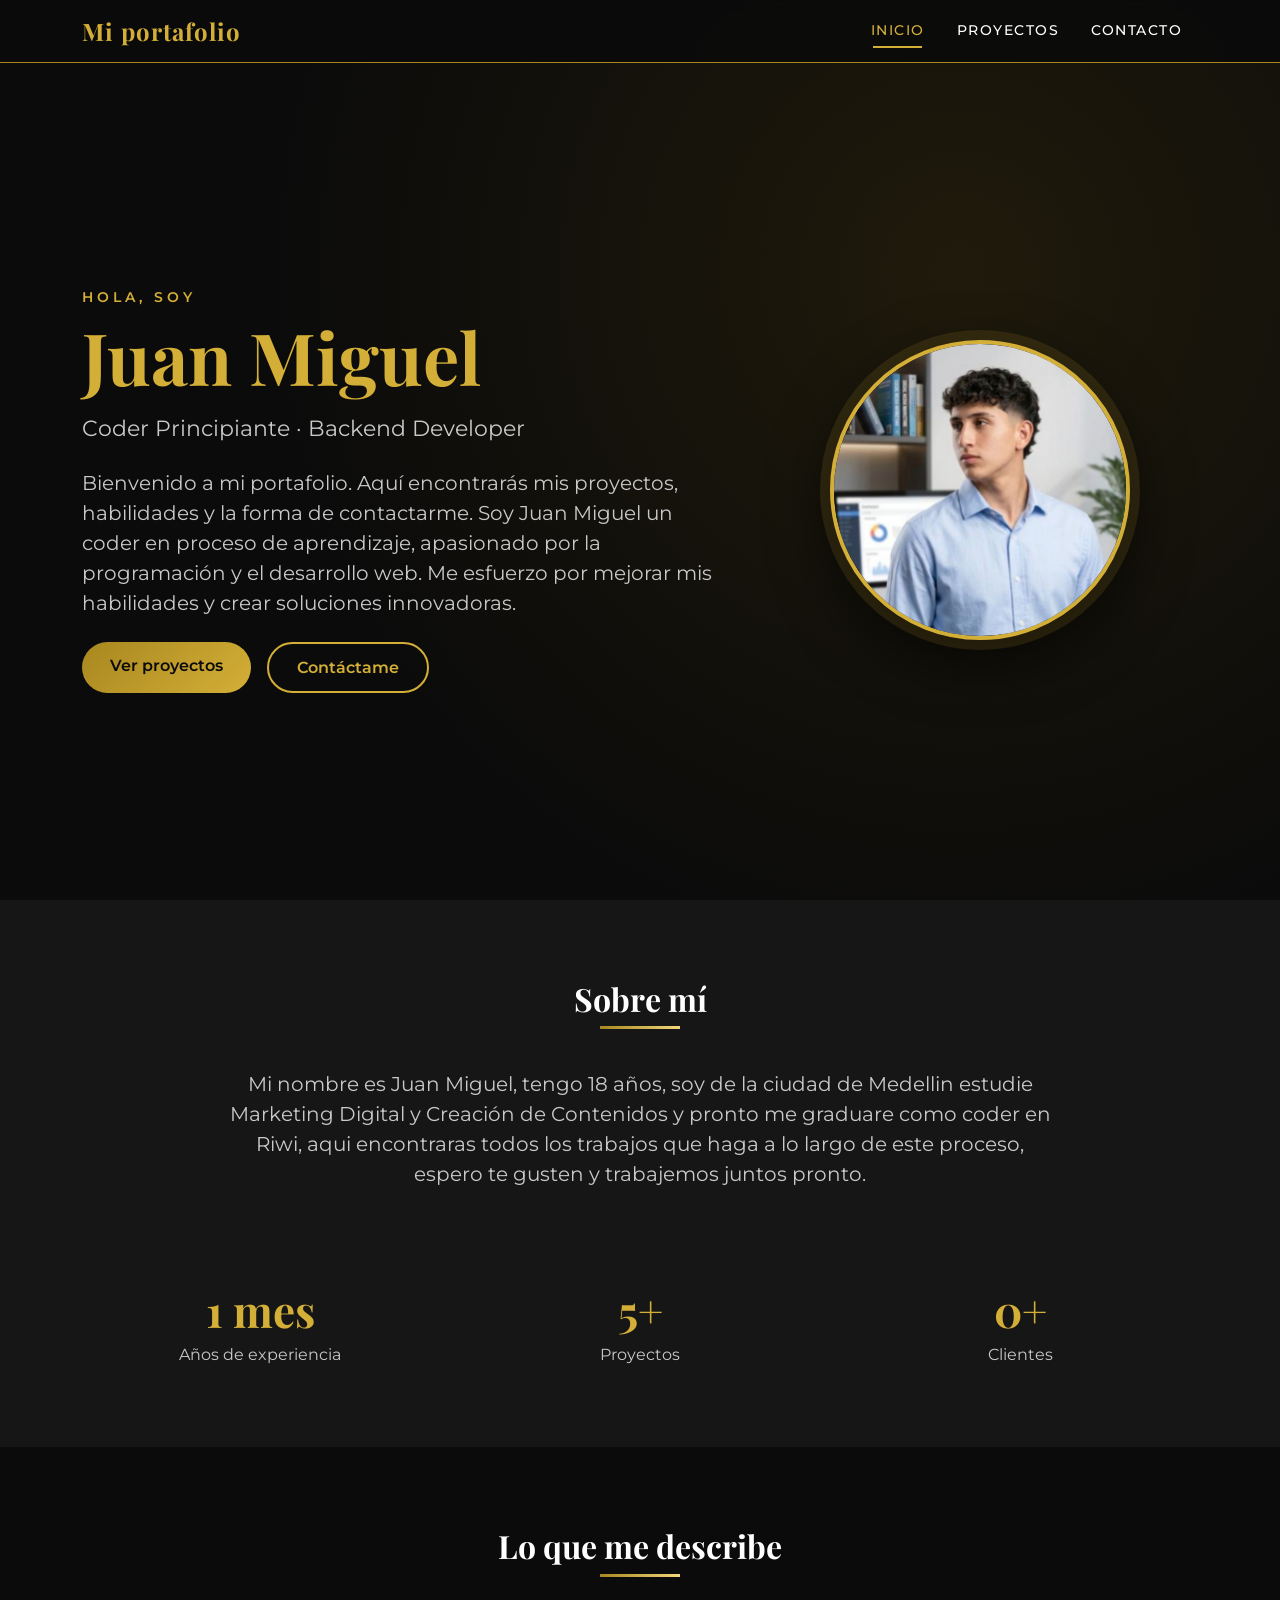
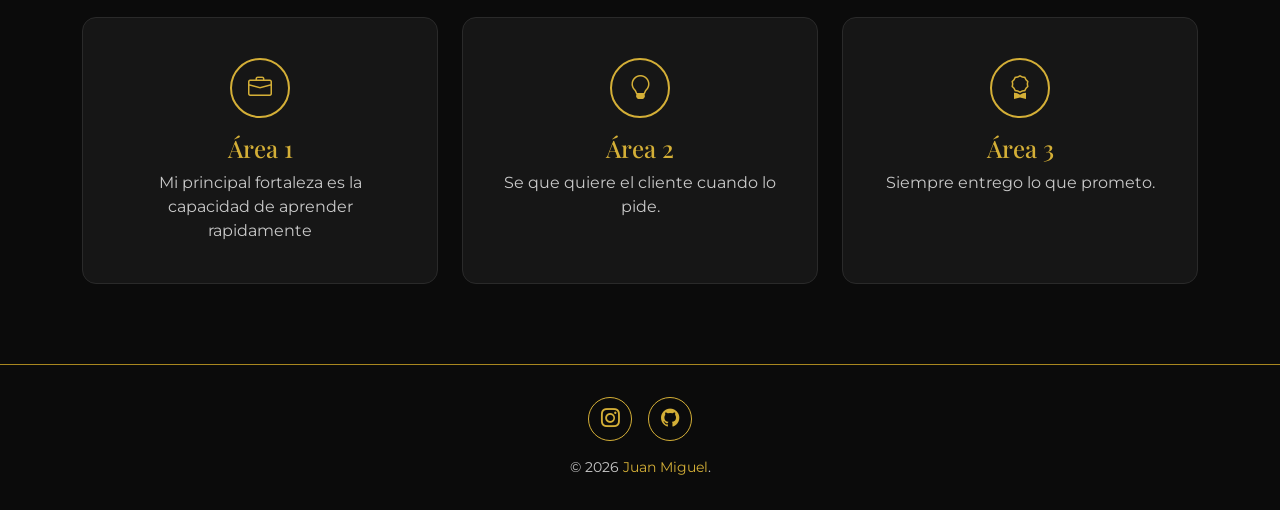
==== index.html @ cd4dd88c "first commit" ====
<!DOCTYPE html>
<html lang="es">
<head>
  <meta charset="UTF-8">
  <meta name="viewport" content="width=device-width, initial-scale=1.0">
  <title>Inicio | Tu Nombre</title>

  
  <link href="https://cdn.jsdelivr.net/npm/bootstrap@5.3.3/dist/css/bootstrap.min.css" rel="stylesheet">
   
  <link href="https://cdn.jsdelivr.net/npm/bootstrap-icons@1.11.3/font/bootstrap-icons.min.css" rel="stylesheet">
  
  <link href="https://fonts.googleapis.com/css2?family=Montserrat:wght@400;500;600&family=Playfair+Display:wght@600;700&display=swap" rel="stylesheet">
   
  <link href="styles.css" rel="stylesheet">
</head>
<body>

 
  <nav class="navbar navbar-expand-lg fixed-top">
    <div class="container">
      <a class="navbar-brand" href="index.html">Mi portafolio</a>
      <button class="navbar-toggler" type="button" data-bs-toggle="collapse" data-bs-target="#menu" aria-controls="menu" aria-expanded="false" aria-label="Abrir menú">
        <span class="navbar-toggler-icon"></span>
      </button>
      <div class="collapse navbar-collapse" id="menu">
        <ul class="navbar-nav ms-auto">
          <li class="nav-item"><a class="nav-link active" aria-current="page" href="index.html">Inicio</a></li>
          <li class="nav-item"><a class="nav-link" href="proyectos.html">Proyectos</a></li>
          <li class="nav-item"><a class="nav-link" href="contacto.html">Contacto</a></li>
        </ul>
      </div> 
    </div>
  </nav>

  <main>
     
    <section class="hero">
      <div class="container">
        <div class="row align-items-center g-5">
          <div class="col-lg-7 text-center text-lg-start">
            <p class="saludo mb-2">Hola, soy</p>
            <h1 class="mb-3"> <span class="text-dorado">Juan Miguel</span></h1>
            <p class="profesion mb-4">Coder Principiante · Backend Developer</p>
            <p class="text-suave mb-4 fs-5">
                Bienvenido a mi portafolio. Aquí encontrarás mis proyectos, habilidades y la forma de contactarme. Soy Juan Miguel un 
                coder en proceso de aprendizaje, apasionado por la programación y el desarrollo web. Me esfuerzo por mejorar mis habilidades y crear soluciones innovadoras.
            </p>
            <div class="d-flex gap-3 justify-content-center justify-content-lg-start flex-wrap">
              <a href="proyectos.html" class="btn btn-dorado">Ver proyectos</a>
              <a href="contacto.html" class="btn btn-borde-dorado">Contáctame</a>
            </div>
          </div>
          <div class="col-lg-5 text-center">
             <img src="/Imagenes/foto hoja de vida.jpeg" alt="Tu Nombre" class="foto-perfil"> 
           
          </div>
        </div>
      </div>
    </section>

     
    <section class="seccion seccion-alterna">
      <div class="container">
        <div class="text-center">
          <h2 class="titulo-seccion">Sobre mí</h2>
          <hr class="linea-dorada">
        </div>
        <div class="row justify-content-center">
          <div class="col-lg-9">
            <p class="text-suave fs-5 text-center">
              Mi nombre es Juan Miguel, tengo 18 años, soy de la ciudad de Medellin estudie Marketing Digital y Creación de Contenidos
              y pronto me graduare como coder en Riwi, aqui encontraras todos los trabajos que haga a lo largo de este proceso, espero te gusten y trabajemos juntos pronto.
            </p>
          </div>
        </div>

        <div class="row text-center mt-5 g-4">
          <div class="col-6 col-md-4">
            <div class="dato-numero">1 mes</div>
            <p class="text-suave mb-0">Años de experiencia</p>
          </div>
          <div class="col-6 col-md-4">
            <div class="dato-numero">5+</div>
            <p class="text-suave mb-0">Proyectos</p>
          </div>
          <div class="col-6 col-md-4">
            <div class="dato-numero">0+</div>
            <p class="text-suave mb-0">Clientes</p>
          </div>
         
        </div>
      </div>
    </section>

    
    <section class="seccion">
      <div class="container">
        <div class="text-center">
          <h2 class="titulo-seccion">Lo que me describe</h2>
          <hr class="linea-dorada">
        </div>
        <div class="row g-4">
          <div class="col-md-4">
            <div class="card tarjeta text-center p-4">
              <div class="card-body">
                <div class="icono-circulo"><i class="bi bi-briefcase"></i></div>
                <h3 class="card-title h4">Área 1</h3>
                <p class="card-text">Mi principal fortaleza es la capacidad de aprender rapidamente</p>
              </div>
            </div>
          </div>
          <div class="col-md-4">
            <div class="card tarjeta text-center p-4">
              <div class="card-body">
                <div class="icono-circulo"><i class="bi bi-lightbulb"></i></div>
                <h3 class="card-title h4">Área 2</h3>
                <p class="card-text">Se que quiere el cliente cuando lo pide.</p>
              </div>
            </div>
          </div>
          <div class="col-md-4">
            <div class="card tarjeta text-center p-4">
              <div class="card-body">
                <div class="icono-circulo"><i class="bi bi-award"></i></div>
                <h3 class="card-title h4">Área 3</h3>
                <p class="card-text">Siempre entrego lo que prometo.</p>
              </div>
            </div>
          </div>
        </div>
      </div>
    </section>
  </main>

  
  <footer>
    <div class="container">
      <div class="redes mb-3">

        <a href="https://www.instagram.com/juan_mi_09/" aria-label="Instagram"><i class="bi bi-instagram"></i></a>
        <a href="https://github.com/Juanmi099" aria-label="GitHub"><i class="bi bi-github"></i></a>
      </div>
      <p class="mb-0">&copy; 2026 <span class="text-dorado">Juan Miguel</span>.</p>
    </div>
  </footer>

  <script src="https://cdn.jsdelivr.net/npm/bootstrap@5.3.3/dist/js/bootstrap.bundle.min.js"></script>
</body>
</html>
---- styles.css ----
:root {
  --negro: #0b0b0b;
  --negro-suave: #161616;
  --negro-borde: #2a2a2a;
  --dorado: #d4af37;
  --dorado-claro: #f1d77a;
  --dorado-oscuro: #a8871f;
  --blanco: #ffffff;
  --gris-texto: #c9c9c9;
}

html { scroll-behavior: smooth; }

body {
  background-color: var(--negro);
  color: var(--blanco);
  font-family: "Montserrat", system-ui, sans-serif;
  min-height: 100vh;
  display: flex;
  flex-direction: column;
}

main { flex: 1; }

h1, h2, h3, .navbar-brand {
  font-family: "Playfair Display", Georgia, serif;
}

a { color: var(--dorado); }
a:hover { color: var(--dorado-claro); }

.text-dorado { color: var(--dorado) !important; }
.text-suave { color: var(--gris-texto) !important; }

 .navbar {
  background-color: rgba(11, 11, 11, 0.95);
  border-bottom: 1px solid var(--dorado-oscuro);
  backdrop-filter: blur(6px);
}

.navbar-brand {
  color: var(--dorado) !important;
  font-size: 1.5rem;
  font-weight: 700;
  letter-spacing: 1px;
}

.navbar .nav-link {
  color: var(--blanco) !important;
  font-weight: 500;
  text-transform: uppercase;
  font-size: 0.9rem;
  letter-spacing: 1.5px;
  margin: 0 0.5rem;
  position: relative;
  transition: color 0.3s;
}

.navbar .nav-link::after {
  content: "";
  position: absolute;
  left: 50%;
  bottom: 2px;
  width: 0;
  height: 2px;
  background: var(--dorado);
  transition: width 0.3s, left 0.3s;
}

.navbar .nav-link:hover,
.navbar .nav-link.active { color: var(--dorado) !important; }

.navbar .nav-link:hover::after,
.navbar .nav-link.active::after { width: 70%; left: 15%; }

.navbar-toggler { border-color: var(--dorado); }
.navbar-toggler-icon {
  background-image: url("data:image/svg+xml,%3csvg xmlns='http://www.w3.org/2000/svg' viewBox='0 0 30 30'%3e%3cpath stroke='rgba%28212,175,55,1%29' stroke-linecap='round' stroke-width='2' d='M4 7h22M4 15h22M4 23h22'/%3e%3c/svg%3e");
}

 .titulo-seccion {
  color: var(--blanco);
  font-weight: 700;
  margin-bottom: 0.5rem;
}

.linea-dorada {
  width: 80px;
  height: 3px;
  background: linear-gradient(90deg, var(--dorado-oscuro), var(--dorado-claro));
  border: none;
  opacity: 1;
  margin: 0 auto 2.5rem;
}

.page-header {
  padding: 8rem 0 3rem;
  text-align: center;
  background: radial-gradient(circle at top, #1d1a10 0%, var(--negro) 70%);
}

 .hero {
  min-height: 100vh;
  display: flex;
  align-items: center;
  padding-top: 80px;
  background: radial-gradient(circle at 75% 30%, #1f1a0b 0%, var(--negro) 60%);
}

.hero .saludo {
  color: var(--dorado);
  text-transform: uppercase;
  letter-spacing: 4px;
  font-size: 0.9rem;
  font-weight: 600;
}

.hero h1 {
  font-size: clamp(2.5rem, 6vw, 4.5rem);
  font-weight: 700;
  line-height: 1.1;
}

.hero .profesion {
  font-size: 1.35rem;
  color: var(--gris-texto);
}

.foto-perfil {
  width: 300px;
  height: 300px;
  max-width: 80vw;
  max-height: 80vw;
  border-radius: 50%;
  object-fit: cover;
  border: 4px solid var(--dorado);
  box-shadow: 0 0 0 10px rgba(212, 175, 55, 0.12), 0 20px 60px rgba(0, 0, 0, 0.7);
  background: var(--negro-suave);
  display: flex;
  align-items: center;
  justify-content: center;
  color: var(--dorado);
  font-family: "Playfair Display", serif;
  font-size: 5rem;
  margin: 0 auto;
}

 .btn-dorado {
  background: linear-gradient(135deg, var(--dorado-oscuro), var(--dorado));
  color: var(--negro);
  font-weight: 600;
  border: none;
  padding: 0.75rem 1.75rem;
  border-radius: 50px;
  transition: transform 0.2s, box-shadow 0.2s;
}

.btn-dorado:hover {
  color: var(--negro);
  transform: translateY(-2px);
  box-shadow: 0 8px 25px rgba(212, 175, 55, 0.35);
}

.btn-borde-dorado {
  color: var(--dorado);
  border: 2px solid var(--dorado);
  font-weight: 600;
  padding: 0.7rem 1.75rem;
  border-radius: 50px;
  background: transparent;
  transition: all 0.2s;
}

.btn-borde-dorado:hover {
  background: var(--dorado);
  color: var(--negro);
}

 .tarjeta {
  background-color: var(--negro-suave);
  border: 1px solid var(--negro-borde);
  border-radius: 14px;
  color: var(--blanco);
  height: 100%;
  transition: transform 0.3s, border-color 0.3s, box-shadow 0.3s;
}

.tarjeta:hover {
  transform: translateY(-6px);
  border-color: var(--dorado);
  box-shadow: 0 12px 35px rgba(212, 175, 55, 0.15);
}

.tarjeta .card-title { color: var(--dorado); font-family: "Playfair Display", serif; }
.tarjeta .card-text { color: var(--gris-texto); }

.icono-circulo {
  width: 60px;
  height: 60px;
  border-radius: 50%;
  border: 2px solid var(--dorado);
  color: var(--dorado);
  display: inline-flex;
  align-items: center;
  justify-content: center;
  font-size: 1.5rem;
  margin-bottom: 1rem;
}

.proyecto-img {
  height: 200px;
  background: linear-gradient(135deg, #1a1a1a, #2b2410);
  border-bottom: 1px solid var(--negro-borde);
  border-radius: 14px 14px 0 0;
  display: flex;
  align-items: center;
  justify-content: center;
  color: var(--dorado);
  font-size: 3rem;
}

.etiqueta {
  display: inline-block;
  border: 1px solid var(--dorado-oscuro);
  color: var(--dorado-claro);
  border-radius: 50px;
  padding: 0.2rem 0.8rem;
  font-size: 0.75rem;
  margin: 0 0.3rem 0.3rem 0;
}

 .proyecto-destacado {
  border: 1px dashed var(--dorado);
  border-radius: 14px;
  background: linear-gradient(135deg, rgba(212, 175, 55, 0.07), transparent);
  padding: 3rem 2rem;
  text-align: center;
}

 .seccion { padding: 5rem 0; }
.seccion-alterna { background-color: var(--negro-suave); }

.dato-numero {
  font-family: "Playfair Display", serif;
  font-size: 2.75rem;
  color: var(--dorado);
  font-weight: 700;
}

 .form-control {
  background-color: var(--negro);
  border: 1px solid var(--negro-borde);
  color: var(--blanco);
  padding: 0.75rem 1rem;
}

.form-control:focus {
  background-color: var(--negro);
  color: var(--blanco);
  border-color: var(--dorado);
  box-shadow: 0 0 0 0.2rem rgba(212, 175, 55, 0.25);
}

.form-control::placeholder { color: #777; }
.form-label { color: var(--dorado-claro); font-weight: 500; }

.dato-contacto {
  display: flex;
  align-items: center;
  gap: 1rem;
  margin-bottom: 1.5rem;
}

.dato-contacto .icono-circulo { margin-bottom: 0; flex-shrink: 0; }

 .redes a {
  display: inline-flex;
  align-items: center;
  justify-content: center;
  width: 44px;
  height: 44px;
  border-radius: 50%;
  border: 1px solid var(--dorado);
  color: var(--dorado);
  margin: 0 0.35rem;
  font-size: 1.15rem;
  text-decoration: none;
  transition: all 0.2s;
}

.redes a:hover { background: var(--dorado); color: var(--negro); }

footer {
  border-top: 1px solid var(--dorado-oscuro);
  background-color: var(--negro);
  color: var(--gris-texto);
  padding: 2rem 0;
  text-align: center;
  font-size: 0.9rem;
}
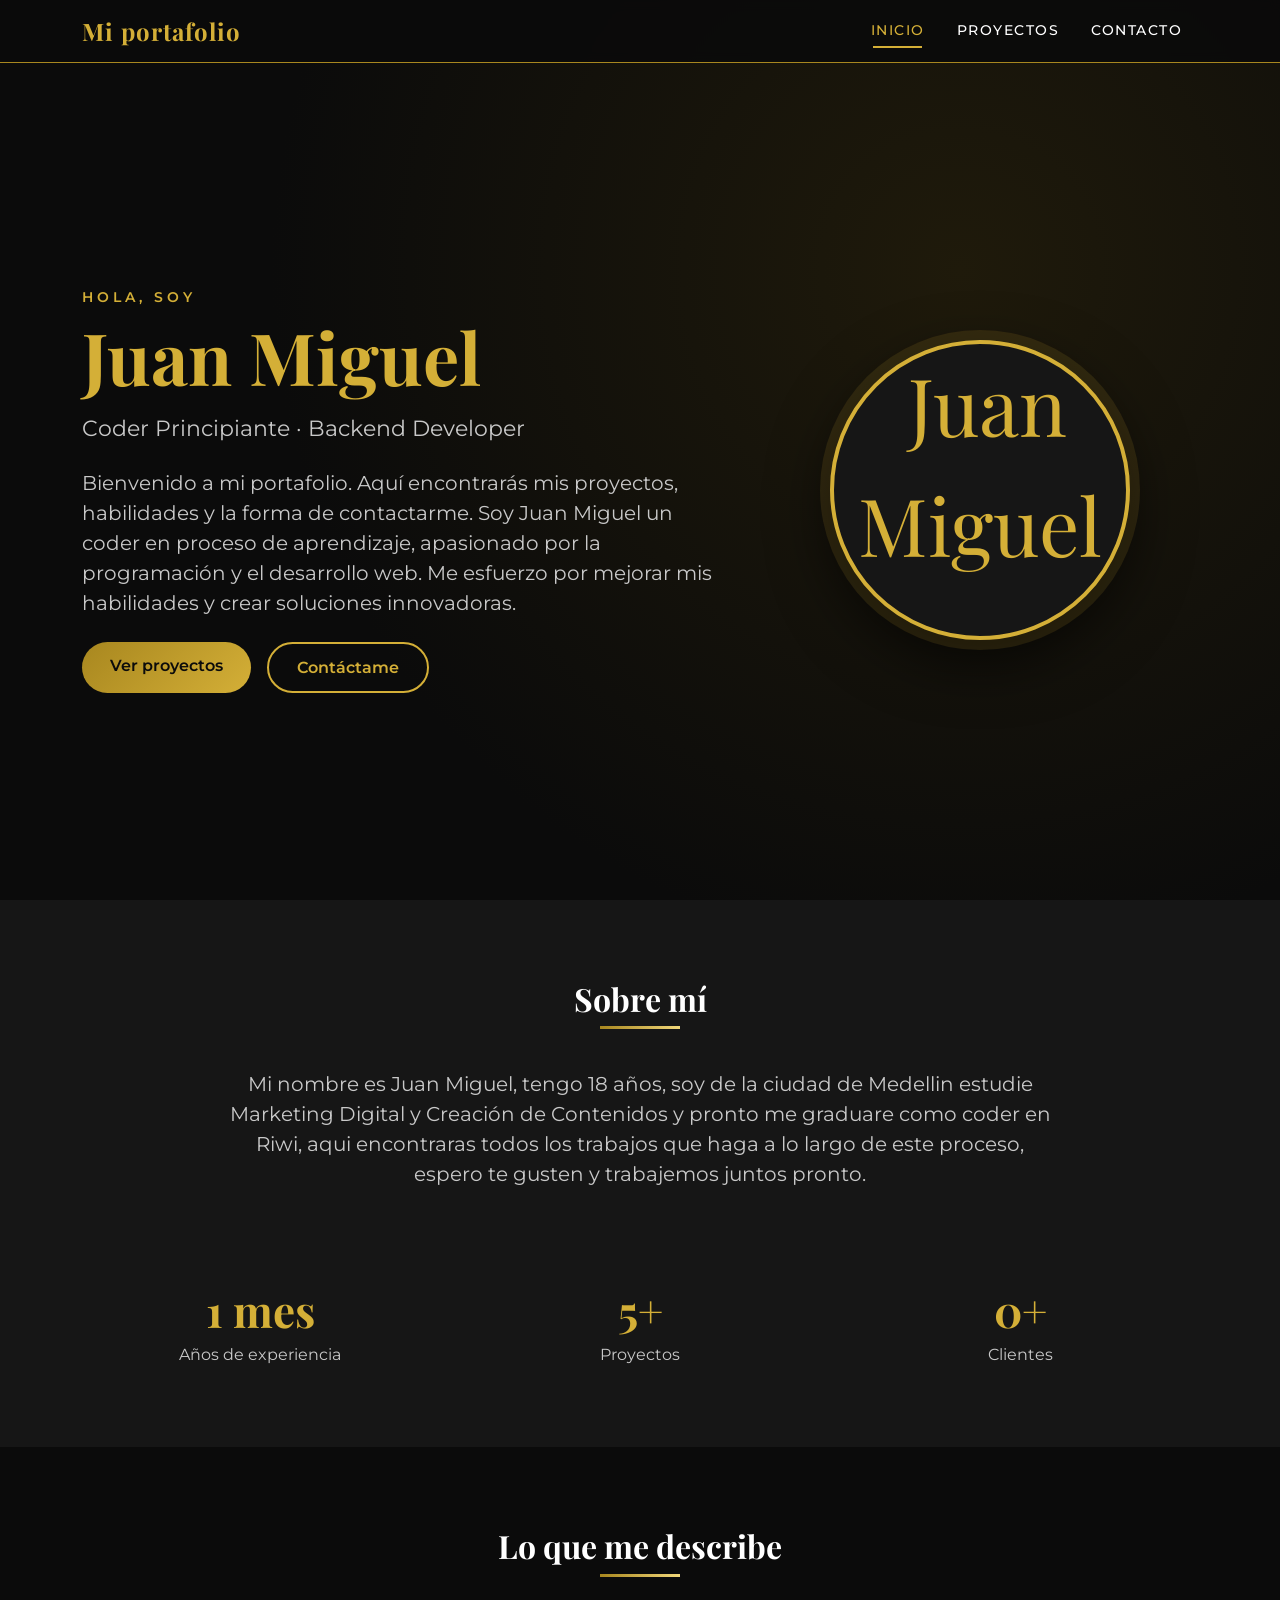
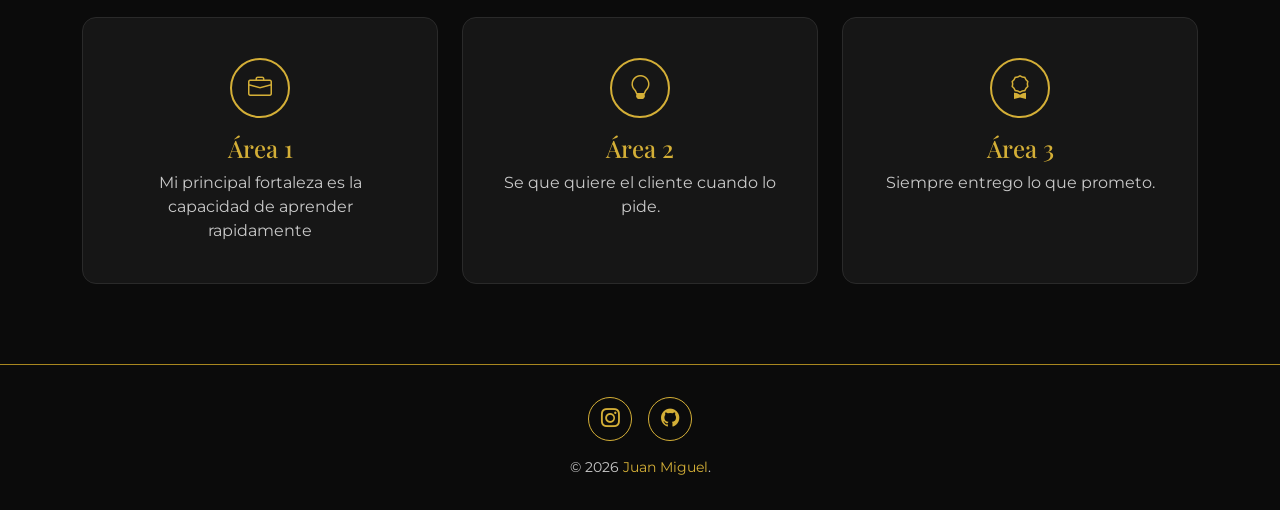
==== commit c3447e8e: "Subo imágenes" ====
--- a/index.html
+++ b/index.html
@@ -3,7 +3,7 @@
 <head>
   <meta charset="UTF-8">
   <meta name="viewport" content="width=device-width, initial-scale=1.0">
-  <title>Inicio | Tu Nombre</title>
+  <title>Inicio | Juan Miguel</title>
 
   
   <link href="https://cdn.jsdelivr.net/npm/bootstrap@5.3.3/dist/css/bootstrap.min.css" rel="stylesheet">
@@ -52,7 +52,7 @@
             </div>
           </div>
           <div class="col-lg-5 text-center">
-             <img src="/Imagenes/foto hoja de vida.jpeg" alt="Tu Nombre" class="foto-perfil"> 
+           <img src="Imagenes/foto-perfil.jpeg" alt="Juan Miguel" class="foto-perfil">
            
           </div>
         </div>
